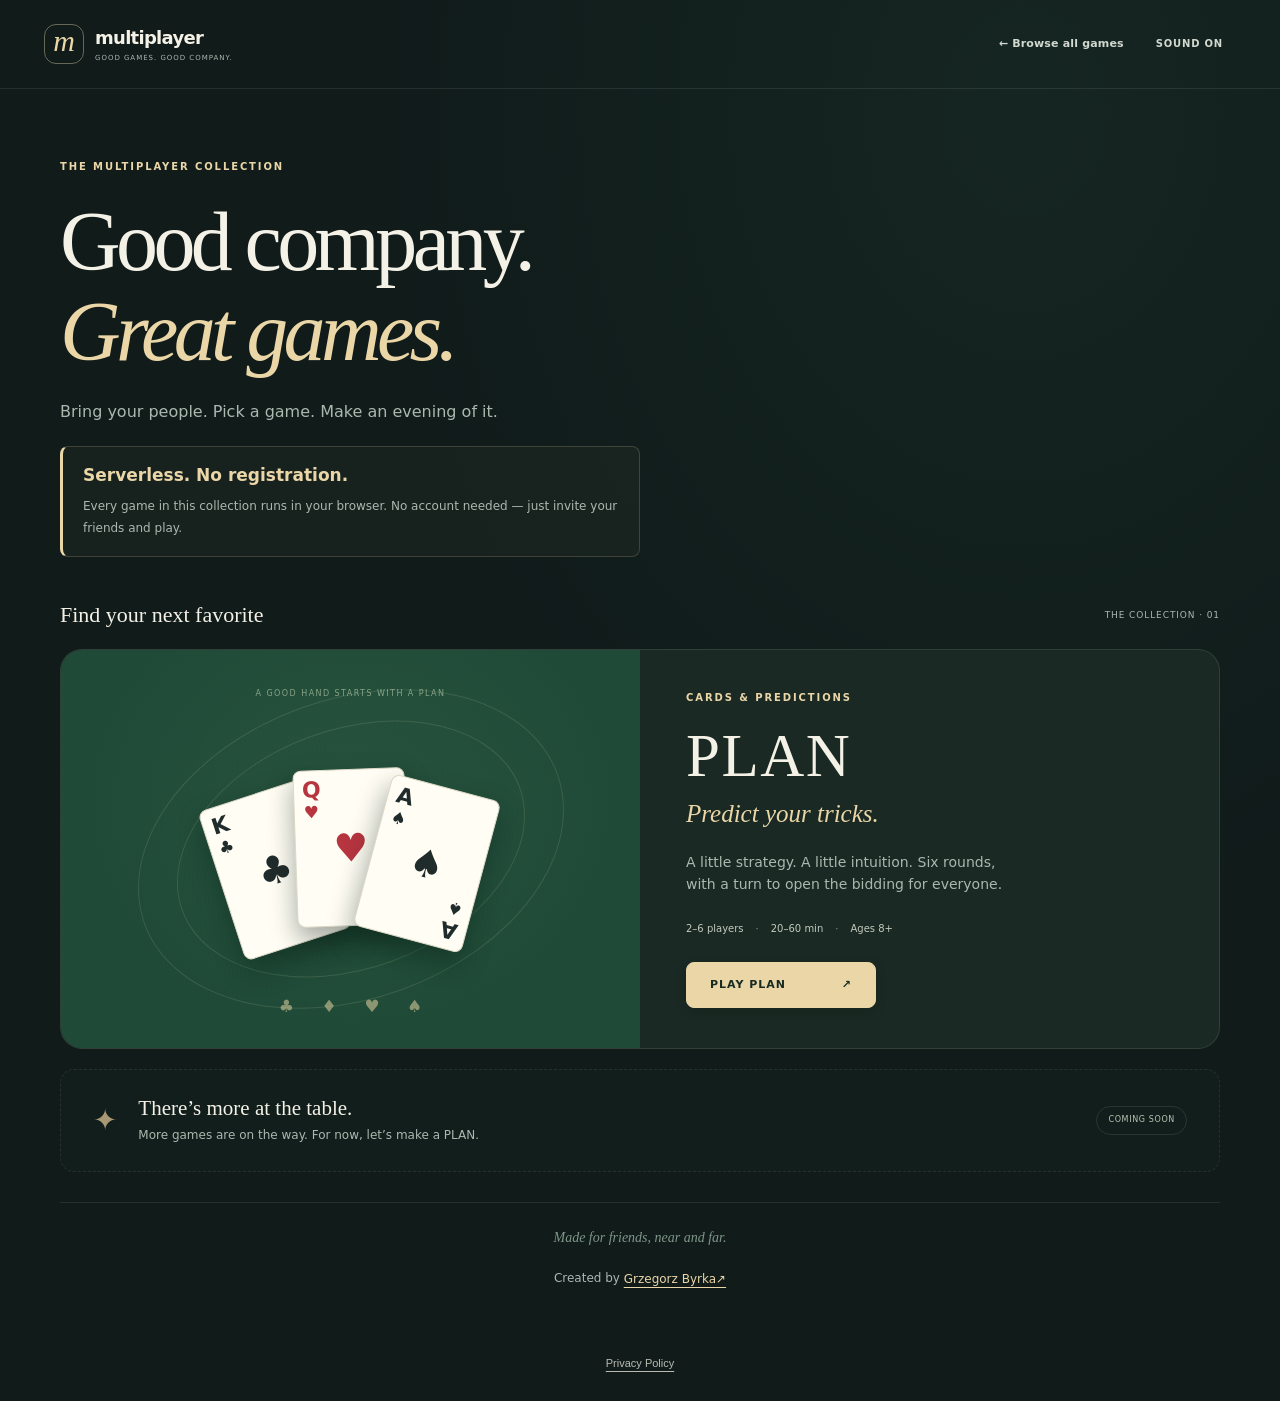
==== index.html @ 5e43db54 "Add responsive AdSense placements and consent-aware analytics" ====
<!doctype html>
<html lang="en">
<head>
  <meta charset="utf-8">
  <meta name="google-adsense-account" content="ca-pub-3806610967714181">
  <meta name="viewport" content="width=device-width, initial-scale=1">
  <meta name="format-detection" content="telephone=no, email=no, address=no">
  <meta name="theme-color" content="#101b1a">
  <meta name="description" content="Free, serverless multiplayer games with no accounts or registration required. Play PLAN with friends in your browser — just share an invite link.">
  <title>Multiplayer — Good games. Good company.</title>
  <meta property="og:title" content="PLAN — Predict your tricks.">
  <meta property="og:description" content="A free multiplayer card game for 2–6 players. Play with friends on desktop, phone or tablet. Serverless. No registration required.">
  <meta property="og:type" content="website">
  <meta property="og:url" content="https://gbyrka.github.io/multiplayer/">
  <meta property="og:site_name" content="MoD-IT Multiplayer">
  <meta property="og:image" content="https://gbyrka.github.io/multiplayer/assets/plan-social.jpg">
  <meta property="og:image:type" content="image/jpeg">
  <meta property="og:image:width" content="1200">
  <meta property="og:image:height" content="675">
  <meta property="og:image:alt" content="PLAN — Predict your tricks. An elegant emerald card table with ivory playing cards, for 2–6 players. Serverless. No sign-up.">
  <meta name="twitter:card" content="summary_large_image">
  <meta name="twitter:title" content="PLAN — Predict your tricks.">
  <meta name="twitter:description" content="A free browser card game for 2–6 friends. Serverless. No registration.">
  <meta name="twitter:image" content="https://gbyrka.github.io/multiplayer/assets/plan-social.jpg">
  <link rel="canonical" href="https://gbyrka.github.io/multiplayer/">
  <link id="app-icon" rel="icon" type="image/svg+xml">
  <style>
    body { margin: 0; background: #101b1a; color: #f4f1e7; font-family: system-ui, sans-serif; }
    .boot-message { padding: 64px 24px; text-align: center; }
    .boot-message button { min-width: 100px; min-height: 46px; padding: 12px 20px; border: 0; border-radius: 8px; background: #ead6a7; color: #172b22; font: 600 12px system-ui, sans-serif; cursor: pointer; }
    [hidden] { display: none !important; }
    .skip-link:not(:focus) { position: absolute; left: -10000px; }
  </style>
  <link rel="stylesheet" href="./ads.css?v=adlaunch1">
  <script src="./monetization.js?v=adlaunch1"></script>
  <script id="adsense-script" async src="https://pagead2.googlesyndication.com/pagead/js/adsbygoogle.js?client=ca-pub-3806610967714181"
          crossorigin="anonymous" onerror="window.MoDITAds.unavailable()"></script>
</head>
<body>
  <a class="skip-link" href="#main">Skip to content</a>
  <header id="site-header" class="site-header"></header>
  <main id="main" tabindex="-1">
    <div class="boot-message"><h1>Good games. Good company.</h1><p>Setting the table…</p></div>
  </main>
  <aside class="ad-placement ad-placement-game" aria-label="Advertisement" id="multiplayer-ad" hidden>
    <p class="ad-placement-label">ADVERTISEMENT</p>
    <ins class="adsbygoogle"
         style="display:block"
         data-ad-client="ca-pub-3806610967714181"
         data-ad-slot="9380002810"
         data-ad-format="auto"
         data-full-width-responsive="true"></ins>
  </aside>
  <footer class="privacy-footer"><a href="../games/privacy.html">Privacy Policy</a></footer>
  <div id="announcement" class="sr-only" role="status" aria-live="polite" aria-atomic="true"></div>
  <div id="toast" class="toast" role="status" aria-live="polite" hidden></div>
  <dialog id="modal" aria-labelledby="modal-title">
    <div class="modal-heading"><h2 id="modal-title"></h2><button type="button" class="button icon-button" data-action="close-modal" aria-label="Close dialog">×</button></div>
    <div id="modal-body"></div>
  </dialog>
  <noscript><div class="boot-message"><h1>JavaScript is needed to play.</h1><p>Enable JavaScript in your browser and reload this page.</p></div></noscript>
  <!-- Keep this tiny loader inline: a cached document still reads the current version. -->
  <script type="module">
    try {
      if (!HTMLScriptElement.supports?.('importmap')) throw new Error('Please update your browser to play.');
      const controller = new AbortController();
      const timeout = setTimeout(() => controller.abort(), 10000);
      let config;
      try {
        const response = await fetch(`./config.json?check=${Date.now().toString(36)}`, { cache: 'no-store', signal: controller.signal });
        if (!response.ok) throw new Error('Configuration unavailable.');
        config = await response.json();
      } finally { clearTimeout(timeout); }
      if (!/^[a-z0-9]{3,16}$/i.test(config.version) || !Array.isArray(config.modules) || !config.modules.includes('./app.mjs')) throw new Error('Invalid configuration.');
      const imports = {};
      for (const path of config.modules) {
        if (!/^\.\/[a-z0-9/-]+\.mjs$/i.test(path)) throw new Error('Invalid module path.');
        const url = new URL(path, location.href);
        imports[url.href] = `${url.href}?v=${encodeURIComponent(config.version)}`;
      }
      const map = document.createElement('script');
      document.documentElement.dataset.appVersion = config.version;
      map.type = 'importmap';
      map.textContent = JSON.stringify({ imports });
      document.head.append(map);
      const style = document.createElement('link');
      style.rel = 'stylesheet';
      style.href = `./style.css?v=${encodeURIComponent(config.version)}`;
      const styled = new Promise((resolve, reject) => { style.onload = resolve; style.onerror = () => reject(new Error('Styles unavailable.')); });
      document.head.append(style);
      document.querySelector('#app-icon').href = `./favicon.svg?v=${encodeURIComponent(config.version)}`;
      await styled;
      await import(imports[new URL('./app.mjs', location.href).href]);
    } catch (error) {
      const panel = document.createElement('div');
      panel.className = 'boot-message';
      const heading = document.createElement('h1');
      heading.textContent = 'APP UNAVAILABLE';
      const message = document.createElement('p');
      message.textContent = error.message === 'Please update your browser to play.' ? error.message : "We couldn't load the latest app files. Please check your internet connection and reload the page.";
      const reload = document.createElement('button');
      reload.className = 'button primary';
      reload.textContent = 'RELOAD';
      reload.onclick = () => location.reload();
      panel.append(heading, message, reload);
      document.querySelector('#main').replaceChildren(panel);
    }
  </script>
</body>
</html>
---- ads.css ----
/* Separate from the game shell so ads never reduce the playing area. */
.ad-placement {
  box-sizing: border-box;
  width: min(970px, calc(100% - 40px));
  margin: 150px auto 32px;
  padding: 18px 0 24px;
  border-top: 1px solid #ffffff1c;
  border-bottom: 1px solid #ffffff12;
  color: inherit;
  text-align: center;
}
.ad-placement[hidden] { display: none !important; }
.ad-placement-label {
  margin: 0 0 16px;
  color: inherit;
  opacity: .55;
  font: 600 9px/1.5 Arial, Helvetica, sans-serif;
  letter-spacing: .18em;
}
.ad-placement .adsbygoogle { display: block; min-height: 100px; }
.ad-placement-catalog { width: 100%; margin-top: 24px; }
.privacy-footer {
  display: block;
  width: min(970px, calc(100% - 40px));
  margin: 0 auto;
  padding: 0 0 28px;
  border: 0;
  color: inherit;
  opacity: .75;
  text-align: center;
  font: 11px/1.6 Arial, Helvetica, sans-serif;
}
.privacy-footer a { color: inherit; text-underline-offset: 4px; }
.privacy-footer a:focus-visible { outline: 2px solid currentColor; outline-offset: 5px; }
@media (max-width: 600px) {
  .ad-placement .adsbygoogle { min-height: 250px; }
}
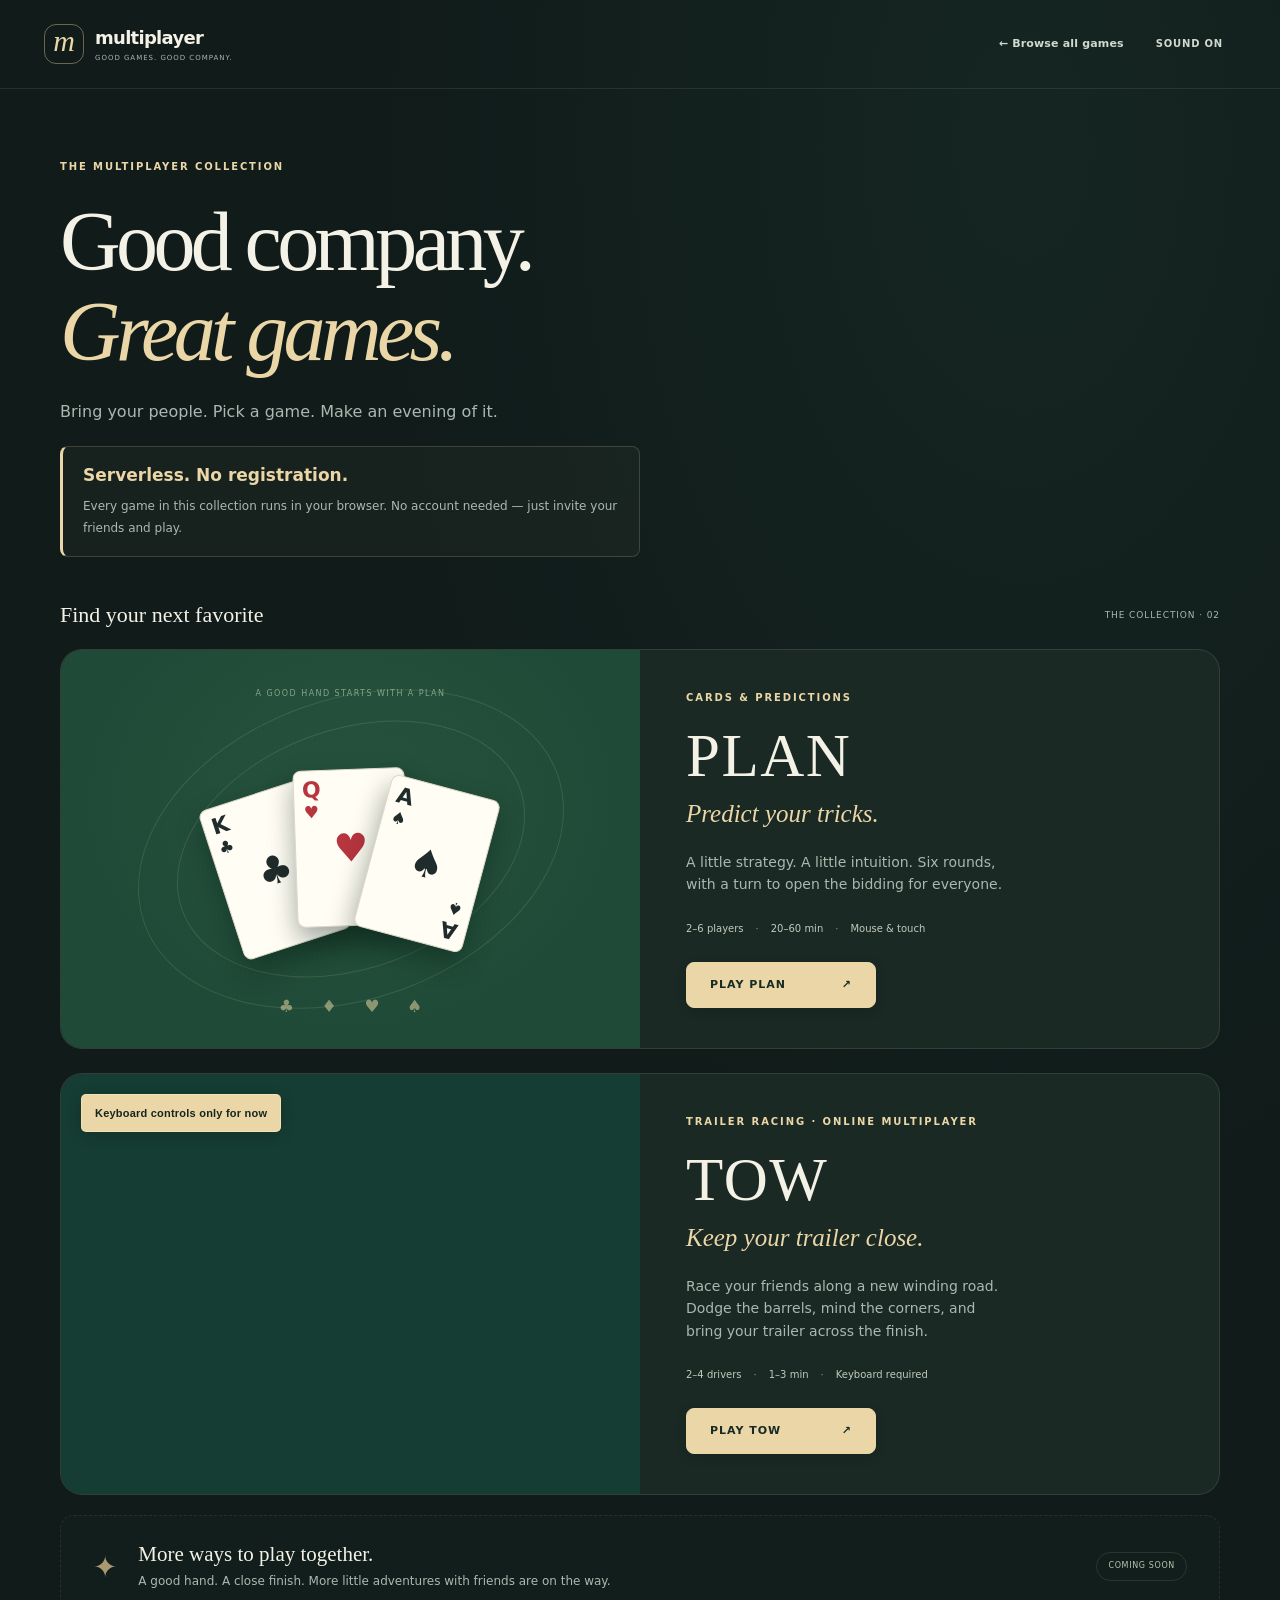
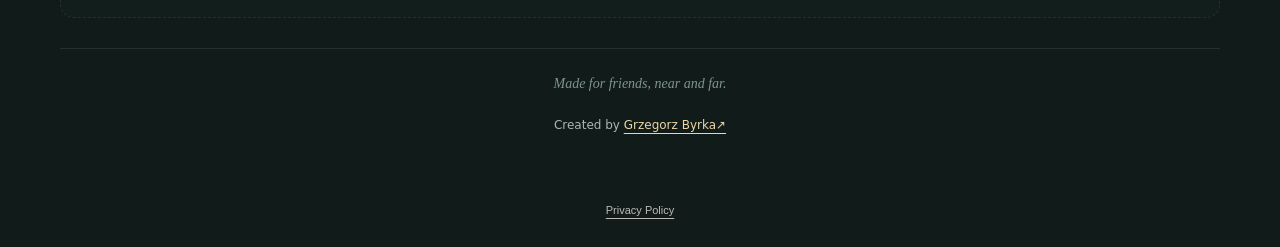
==== commit c366b541: "domain updagte" ====
--- a/index.html
+++ b/index.html
@@ -2,27 +2,36 @@
 <html lang="en">
 <head>
   <meta charset="utf-8">
+  <script data-site-https>
+    (() => {
+      const { hostname, protocol, pathname, search, hash } = location;
+      const publicHosts = ['mod-it.games', 'www.mod-it.games', 'gbyrka.github.io'];
+      if (publicHosts.includes(hostname) && (protocol !== 'https:' || hostname !== 'mod-it.games')) {
+        location.replace(`https://mod-it.games${pathname}${search}${hash}`);
+      }
+    })();
+  </script>
   <meta name="google-adsense-account" content="ca-pub-3806610967714181">
   <meta name="viewport" content="width=device-width, initial-scale=1">
   <meta name="format-detection" content="telephone=no, email=no, address=no">
   <meta name="theme-color" content="#101b1a">
-  <meta name="description" content="Free, serverless multiplayer games with no accounts or registration required. Play PLAN with friends in your browser — just share an invite link.">
+  <meta name="description" content="Free, serverless multiplayer games with no accounts or registration required. Play PLAN or race in TOW with friends in your browser — just share an invite link.">
   <title>Multiplayer — Good games. Good company.</title>
-  <meta property="og:title" content="PLAN — Predict your tricks.">
-  <meta property="og:description" content="A free multiplayer card game for 2–6 players. Play with friends on desktop, phone or tablet. Serverless. No registration required.">
+  <meta property="og:title" content="Multiplayer — Good games. Good company.">
+  <meta property="og:description" content="Play PLAN with 2–6 friends or race trailers in TOW with 2–4 drivers. TOW requires a keyboard for now. Free browser games. No sign-up.">
   <meta property="og:type" content="website">
-  <meta property="og:url" content="https://gbyrka.github.io/multiplayer/">
+  <meta property="og:url" content="https://mod-it.games/multiplayer/">
   <meta property="og:site_name" content="MoD-IT Multiplayer">
-  <meta property="og:image" content="https://gbyrka.github.io/multiplayer/assets/plan-social.jpg">
+  <meta property="og:image" content="https://mod-it.games/multiplayer/assets/collection-cover.jpg">
   <meta property="og:image:type" content="image/jpeg">
   <meta property="og:image:width" content="1200">
-  <meta property="og:image:height" content="675">
-  <meta property="og:image:alt" content="PLAN — Predict your tricks. An elegant emerald card table with ivory playing cards, for 2–6 players. Serverless. No sign-up.">
+  <meta property="og:image:height" content="800">
+  <meta property="og:image:alt" content="Ivory playing cards and a strategy board on an emerald table, introducing the MoD-IT multiplayer collection.">
   <meta name="twitter:card" content="summary_large_image">
-  <meta name="twitter:title" content="PLAN — Predict your tricks.">
-  <meta name="twitter:description" content="A free browser card game for 2–6 friends. Serverless. No registration.">
-  <meta name="twitter:image" content="https://gbyrka.github.io/multiplayer/assets/plan-social.jpg">
-  <link rel="canonical" href="https://gbyrka.github.io/multiplayer/">
+  <meta name="twitter:title" content="Multiplayer — Good games. Good company.">
+  <meta name="twitter:description" content="PLAN: cards for 2–6 friends. TOW: online trailer racing for 2–4 drivers, keyboard controls only for now. Free. No sign-up.">
+  <meta name="twitter:image" content="https://mod-it.games/multiplayer/assets/collection-cover.jpg">
+  <link rel="canonical" href="https://mod-it.games/multiplayer/">
   <link id="app-icon" rel="icon" type="image/svg+xml">
   <style>
     body { margin: 0; background: #101b1a; color: #f4f1e7; font-family: system-ui, sans-serif; }
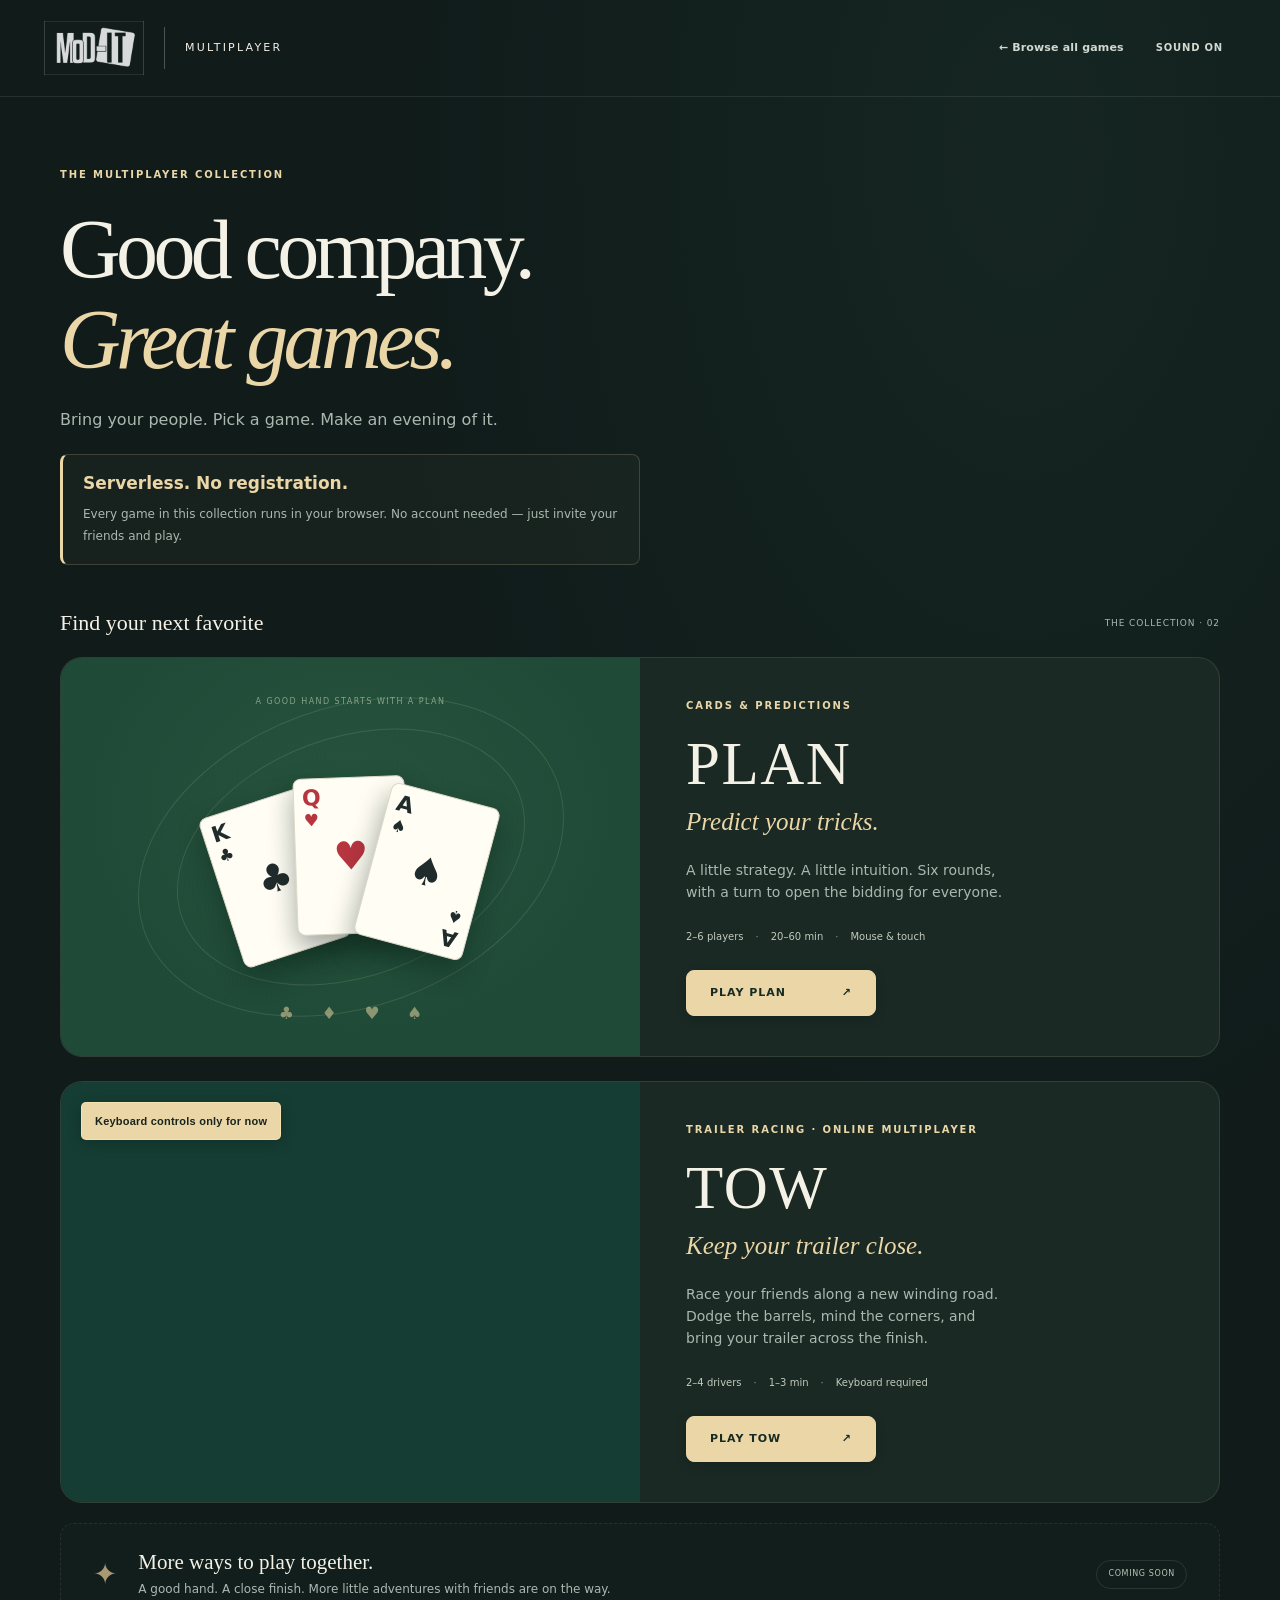
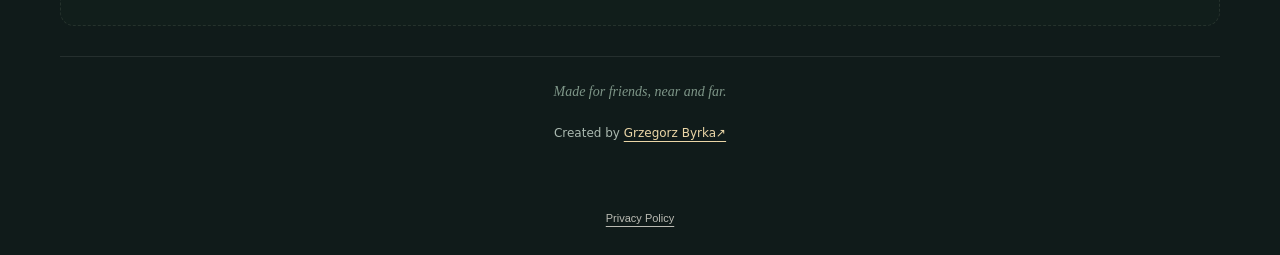
==== commit a744b8ff: "cache invalidation fix" ====
--- a/index.html
+++ b/index.html
@@ -70,6 +70,12 @@
   <noscript><div class="boot-message"><h1>JavaScript is needed to play.</h1><p>Enable JavaScript in your browser and reload this page.</p></div></noscript>
   <!-- Keep this tiny loader inline: a cached document still reads the current version. -->
   <script type="module">
+    const refresh = new URL(location.href).searchParams.get('_refresh');
+    const refreshApp = () => {
+      const url = new URL(location.href);
+      url.searchParams.set('_refresh', Date.now().toString(36) + Math.random().toString(36).slice(2, 10));
+      location.replace(url.href);
+    };
     try {
       if (!HTMLScriptElement.supports?.('importmap')) throw new Error('Please update your browser to play.');
       const controller = new AbortController();
@@ -81,11 +87,12 @@
         config = await response.json();
       } finally { clearTimeout(timeout); }
       if (!/^[a-z0-9]{3,16}$/i.test(config.version) || !Array.isArray(config.modules) || !config.modules.includes('./app.mjs')) throw new Error('Invalid configuration.');
+      const assetQuery = `?v=${encodeURIComponent(config.version)}${refresh ? `&refresh=${encodeURIComponent(refresh)}` : ''}`;
       const imports = {};
       for (const path of config.modules) {
         if (!/^\.\/[a-z0-9/-]+\.mjs$/i.test(path)) throw new Error('Invalid module path.');
         const url = new URL(path, location.href);
-        imports[url.href] = `${url.href}?v=${encodeURIComponent(config.version)}`;
+        imports[url.href] = url.href + assetQuery;
       }
       const map = document.createElement('script');
       document.documentElement.dataset.appVersion = config.version;
@@ -94,25 +101,34 @@
       document.head.append(map);
       const style = document.createElement('link');
       style.rel = 'stylesheet';
-      style.href = `./style.css?v=${encodeURIComponent(config.version)}`;
+      style.href = './style.css' + assetQuery;
       const styled = new Promise((resolve, reject) => { style.onload = resolve; style.onerror = () => reject(new Error('Styles unavailable.')); });
       document.head.append(style);
-      document.querySelector('#app-icon').href = `./favicon.svg?v=${encodeURIComponent(config.version)}`;
+      document.querySelector('#app-icon').href = './favicon.svg' + assetQuery;
       await styled;
       await import(imports[new URL('./app.mjs', location.href).href]);
     } catch (error) {
-      const panel = document.createElement('div');
-      panel.className = 'boot-message';
-      const heading = document.createElement('h1');
-      heading.textContent = 'APP UNAVAILABLE';
-      const message = document.createElement('p');
-      message.textContent = error.message === 'Please update your browser to play.' ? error.message : "We couldn't load the latest app files. Please check your internet connection and reload the page.";
-      const reload = document.createElement('button');
-      reload.className = 'button primary';
-      reload.textContent = 'RELOAD';
-      reload.onclick = () => location.reload();
-      panel.append(heading, message, reload);
-      document.querySelector('#main').replaceChildren(panel);
+      console.error('Multiplayer app startup failed:', error);
+      const unsupported = error.message === 'Please update your browser to play.';
+      // Import maps cannot safely replace already resolved modules in this document.
+      // Retry once in a fresh document, bypassing cached URLs for the entire graph.
+      if (!refresh && !unsupported) {
+        document.querySelector('#main').textContent = 'Refreshing app files…';
+        refreshApp();
+      } else {
+        const panel = document.createElement('div');
+        panel.className = 'boot-message';
+        const heading = document.createElement('h1');
+        heading.textContent = 'APP UNAVAILABLE';
+        const message = document.createElement('p');
+        message.textContent = error.message === 'Please update your browser to play.' ? error.message : "We couldn't load the latest app files. Please check your internet connection and reload the page.";
+        const reload = document.createElement('button');
+        reload.className = 'button primary';
+        reload.textContent = 'RELOAD';
+        reload.onclick = refreshApp;
+        panel.append(heading, message, reload);
+        document.querySelector('#main').replaceChildren(panel);
+      }
     }
   </script>
 </body>
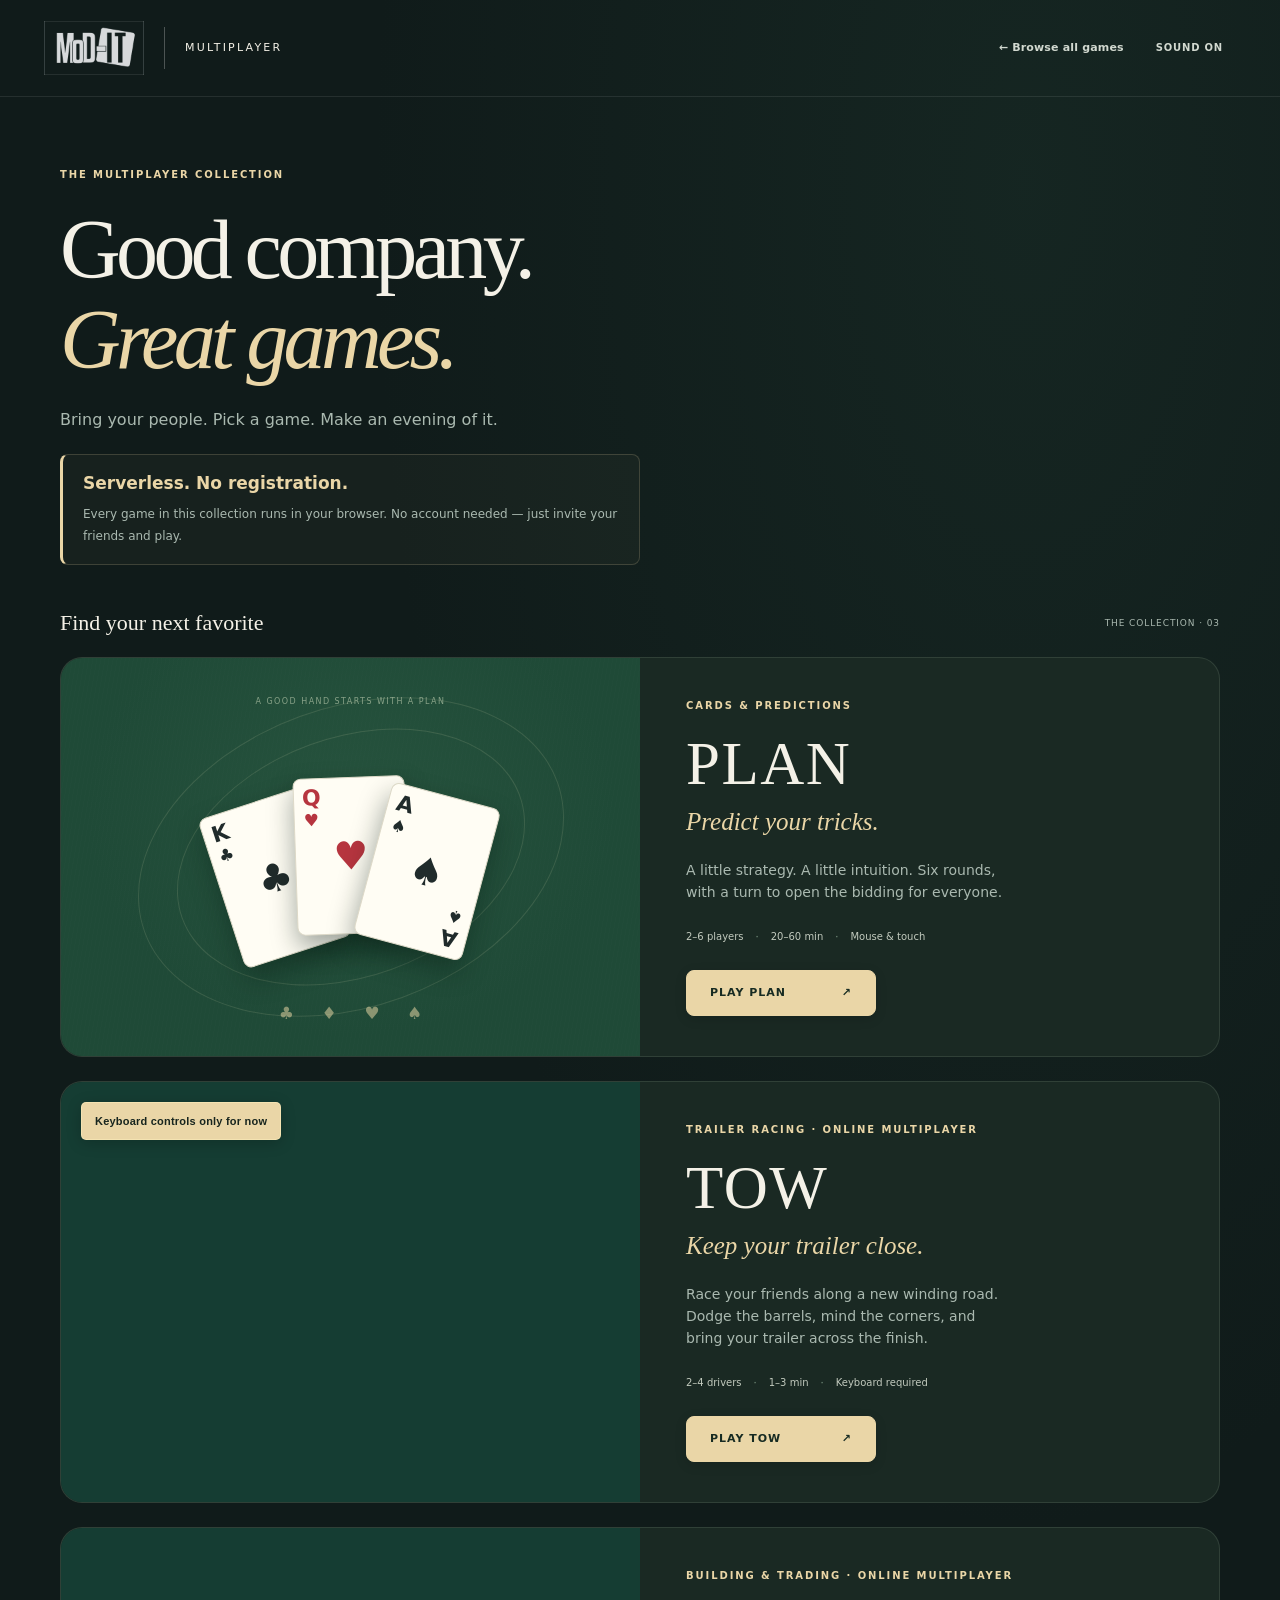
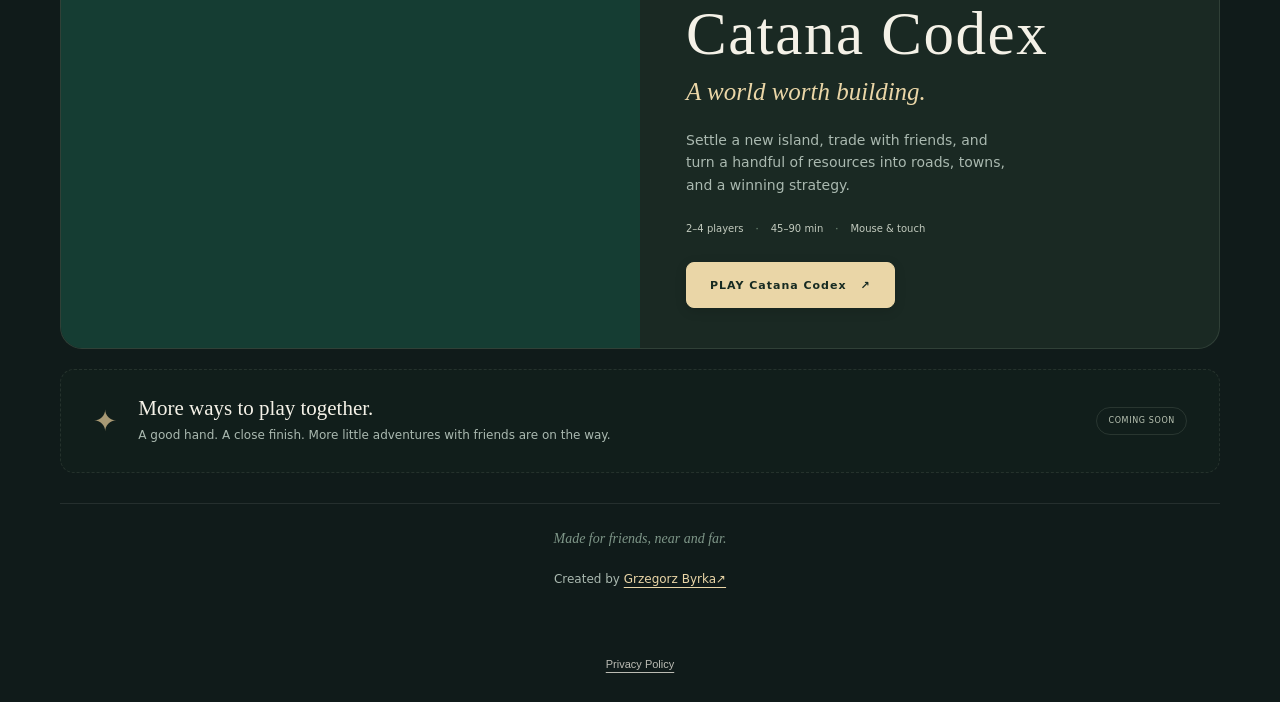
==== commit 5511dd2c: "catana added" ====
--- a/index.html
+++ b/index.html
@@ -15,10 +15,10 @@
   <meta name="viewport" content="width=device-width, initial-scale=1">
   <meta name="format-detection" content="telephone=no, email=no, address=no">
   <meta name="theme-color" content="#101b1a">
-  <meta name="description" content="Free, serverless multiplayer games with no accounts or registration required. Play PLAN or race in TOW with friends in your browser — just share an invite link.">
+  <meta name="description" content="Free, serverless multiplayer games with no accounts or registration required. Play PLAN, race in TOW or build an island in Catana Codex with friends — just share an invite link.">
   <title>Multiplayer — Good games. Good company.</title>
   <meta property="og:title" content="Multiplayer — Good games. Good company.">
-  <meta property="og:description" content="Play PLAN with 2–6 friends or race trailers in TOW with 2–4 drivers. TOW requires a keyboard for now. Free browser games. No sign-up.">
+  <meta property="og:description" content="Play PLAN with 2–6 friends, race in TOW with 2–4 drivers or build an island in Catana Codex with 2–4 players. Free browser games. No sign-up.">
   <meta property="og:type" content="website">
   <meta property="og:url" content="https://mod-it.games/multiplayer/">
   <meta property="og:site_name" content="MoD-IT Multiplayer">
@@ -29,7 +29,7 @@
   <meta property="og:image:alt" content="Ivory playing cards and a strategy board on an emerald table, introducing the MoD-IT multiplayer collection.">
   <meta name="twitter:card" content="summary_large_image">
   <meta name="twitter:title" content="Multiplayer — Good games. Good company.">
-  <meta name="twitter:description" content="PLAN: cards for 2–6 friends. TOW: online trailer racing for 2–4 drivers, keyboard controls only for now. Free. No sign-up.">
+  <meta name="twitter:description" content="PLAN: cards for 2–6 friends. TOW: trailer racing for 2–4 drivers. Catana Codex: building and trading for 2–4 players. Free. No sign-up.">
   <meta name="twitter:image" content="https://mod-it.games/multiplayer/assets/collection-cover.jpg">
   <link rel="canonical" href="https://mod-it.games/multiplayer/">
   <link id="app-icon" rel="icon" type="image/svg+xml">
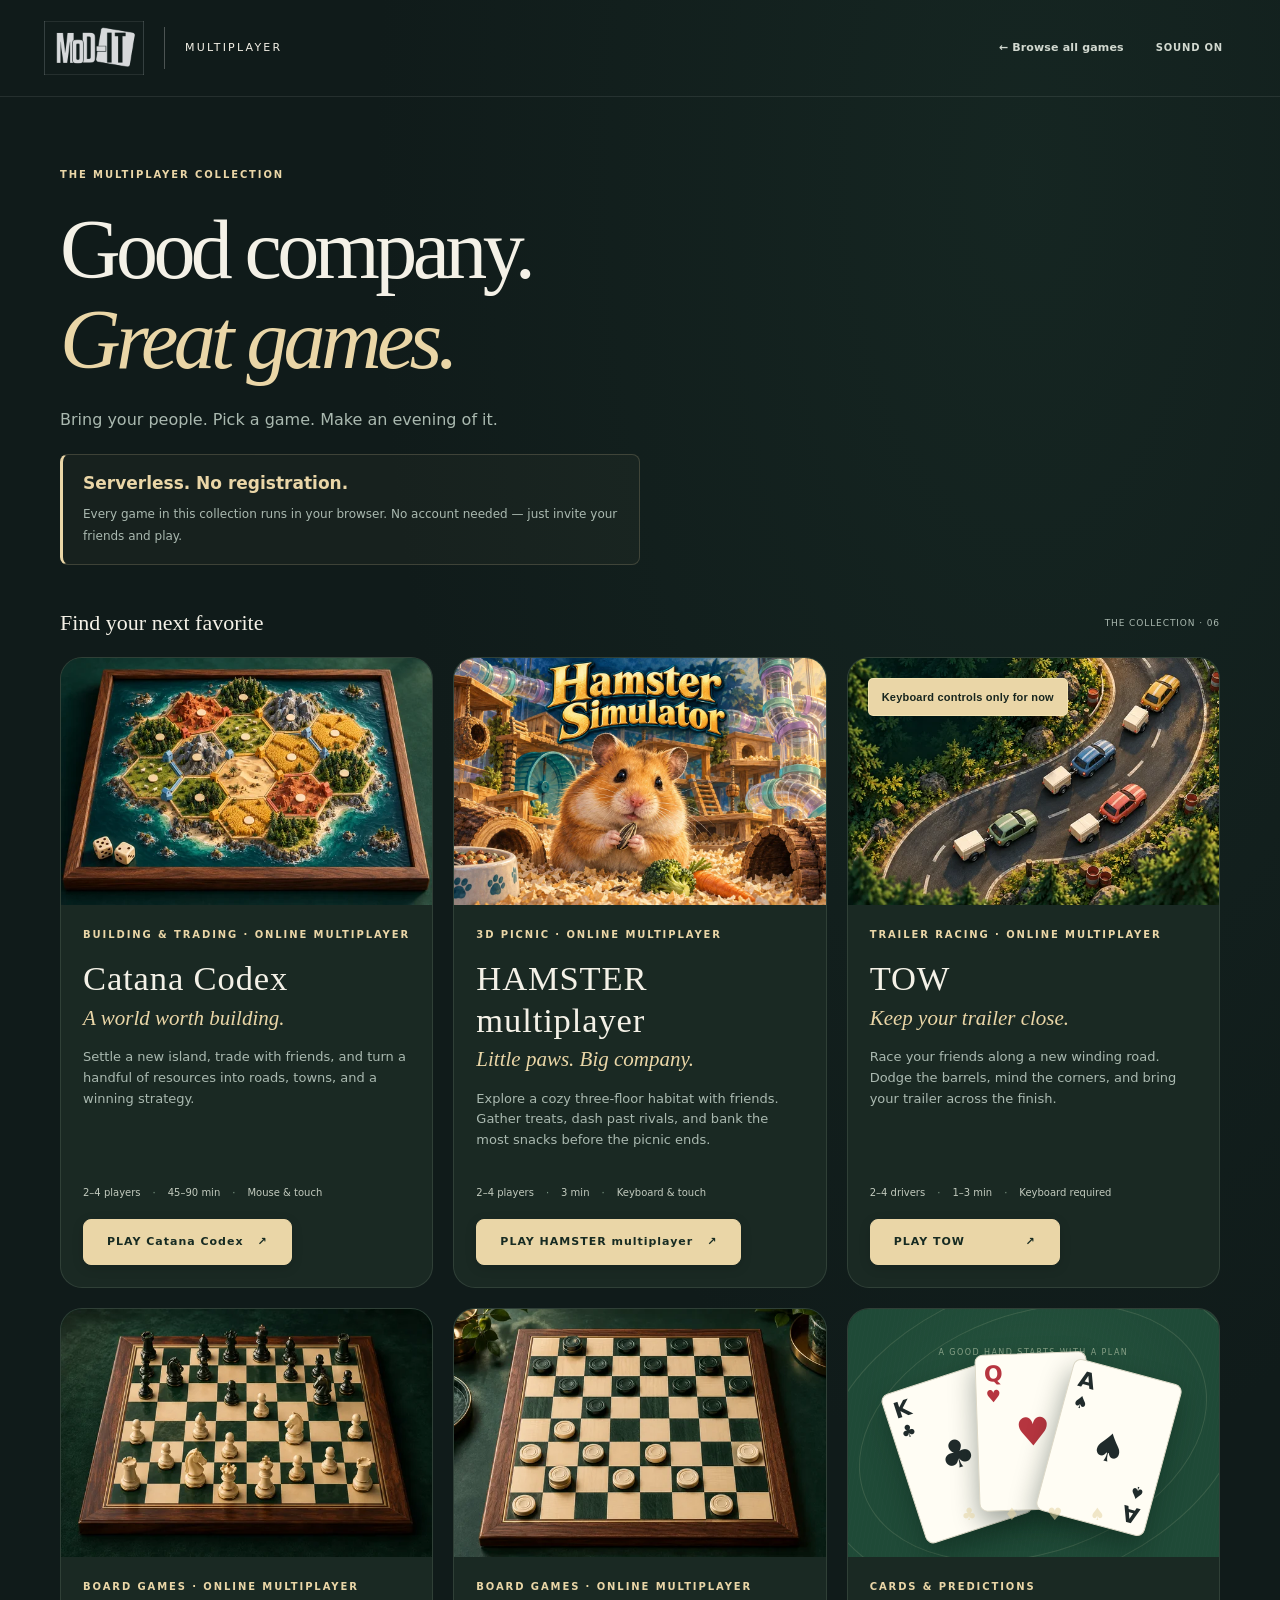
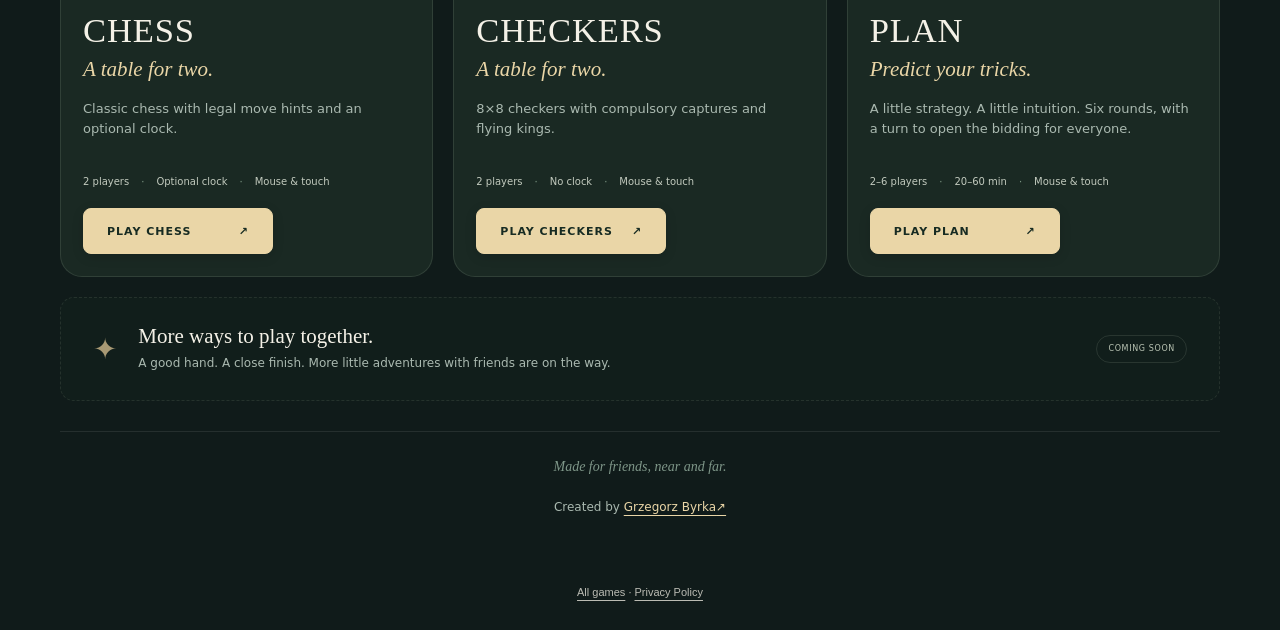
==== commit bb6fa7e8: "ads fix" ====
--- a/index.html
+++ b/index.html
@@ -40,8 +40,8 @@
     [hidden] { display: none !important; }
     .skip-link:not(:focus) { position: absolute; left: -10000px; }
   </style>
-  <link rel="stylesheet" href="./ads.css?v=adlaunch1">
-  <script src="./monetization.js?v=adlaunch1"></script>
+  <link rel="stylesheet" href="./ads.css?v=adnav1">
+  <script src="./monetization.js?v=adnav1"></script>
   <script id="adsense-script" async src="https://pagead2.googlesyndication.com/pagead/js/adsbygoogle.js?client=ca-pub-3806610967714181"
           crossorigin="anonymous" onerror="window.MoDITAds.unavailable()"></script>
 </head>
@@ -49,10 +49,16 @@
   <a class="skip-link" href="#main">Skip to content</a>
   <header id="site-header" class="site-header"></header>
   <main id="main" tabindex="-1">
-    <div class="boot-message"><h1>Good games. Good company.</h1><p>Setting the table…</p></div>
+    <section class="boot-message" aria-labelledby="collection-intro-title">
+      <h1 id="collection-intro-title">Good games. Good company.</h1>
+      <p>Play browser games with friends. Create a room, share the invitation, and start when everyone is ready. No account or download is required.</p>
+      <p>Multiplayer requires JavaScript and WebRTC. Keep the host's tab open during play. TOW needs a keyboard; the board and card games support mouse and touch.</p>
+      <nav aria-label="Multiplayer games"><a href="./games/catana/">Catana Codex</a> · <a href="./games/hamster/">HAMSTER multiplayer</a> · <a href="./games/tow/">TOW</a> · <a href="./games/chess/">CHESS</a> · <a href="./games/checkers/">CHECKERS</a> · <a href="?game=plan">PLAN</a></nav>
+      <p><a href="../games/">Browse all games</a> · <a href="../games/privacy.html">Privacy policy</a></p>
+    </section>
   </main>
   <aside class="ad-placement ad-placement-game" aria-label="Advertisement" id="multiplayer-ad" hidden>
-    <p class="ad-placement-label">ADVERTISEMENT</p>
+    <p class="ad-placement-label">Advertisements</p>
     <ins class="adsbygoogle"
          style="display:block"
          data-ad-client="ca-pub-3806610967714181"
@@ -60,7 +66,7 @@
          data-ad-format="auto"
          data-full-width-responsive="true"></ins>
   </aside>
-  <footer class="privacy-footer"><a href="../games/privacy.html">Privacy Policy</a></footer>
+  <footer class="privacy-footer"><a href="../games/">All games</a> · <a href="../games/privacy.html">Privacy Policy</a></footer>
   <div id="announcement" class="sr-only" role="status" aria-live="polite" aria-atomic="true"></div>
   <div id="toast" class="toast" role="status" aria-live="polite" hidden></div>
   <dialog id="modal" aria-labelledby="modal-title">
--- a/ads.css
+++ b/ads.css
@@ -2,10 +2,11 @@
 .ad-placement {
   box-sizing: border-box;
   width: min(970px, calc(100% - 40px));
-  margin: 150px auto 32px;
-  padding: 18px 0 24px;
-  border-top: 1px solid #ffffff1c;
-  border-bottom: 1px solid #ffffff12;
+  margin: 180px auto;
+  padding: 24px 16px;
+  border-top: 1px solid #ffffff40;
+  border-bottom: 1px solid #ffffff40;
+  background: #ffffff04;
   color: inherit;
   text-align: center;
 }
@@ -13,12 +14,13 @@
 .ad-placement-label {
   margin: 0 0 16px;
   color: inherit;
-  opacity: .55;
-  font: 600 9px/1.5 Arial, Helvetica, sans-serif;
+  opacity: .85;
+  font: 600 11px/1.5 Arial, Helvetica, sans-serif;
   letter-spacing: .18em;
+  text-transform: uppercase;
 }
 .ad-placement .adsbygoogle { display: block; min-height: 100px; }
-.ad-placement-catalog { width: 100%; margin-top: 24px; }
+.ad-placement-catalog { width: min(970px, 100%); }
 .privacy-footer {
   display: block;
   width: min(970px, calc(100% - 40px));
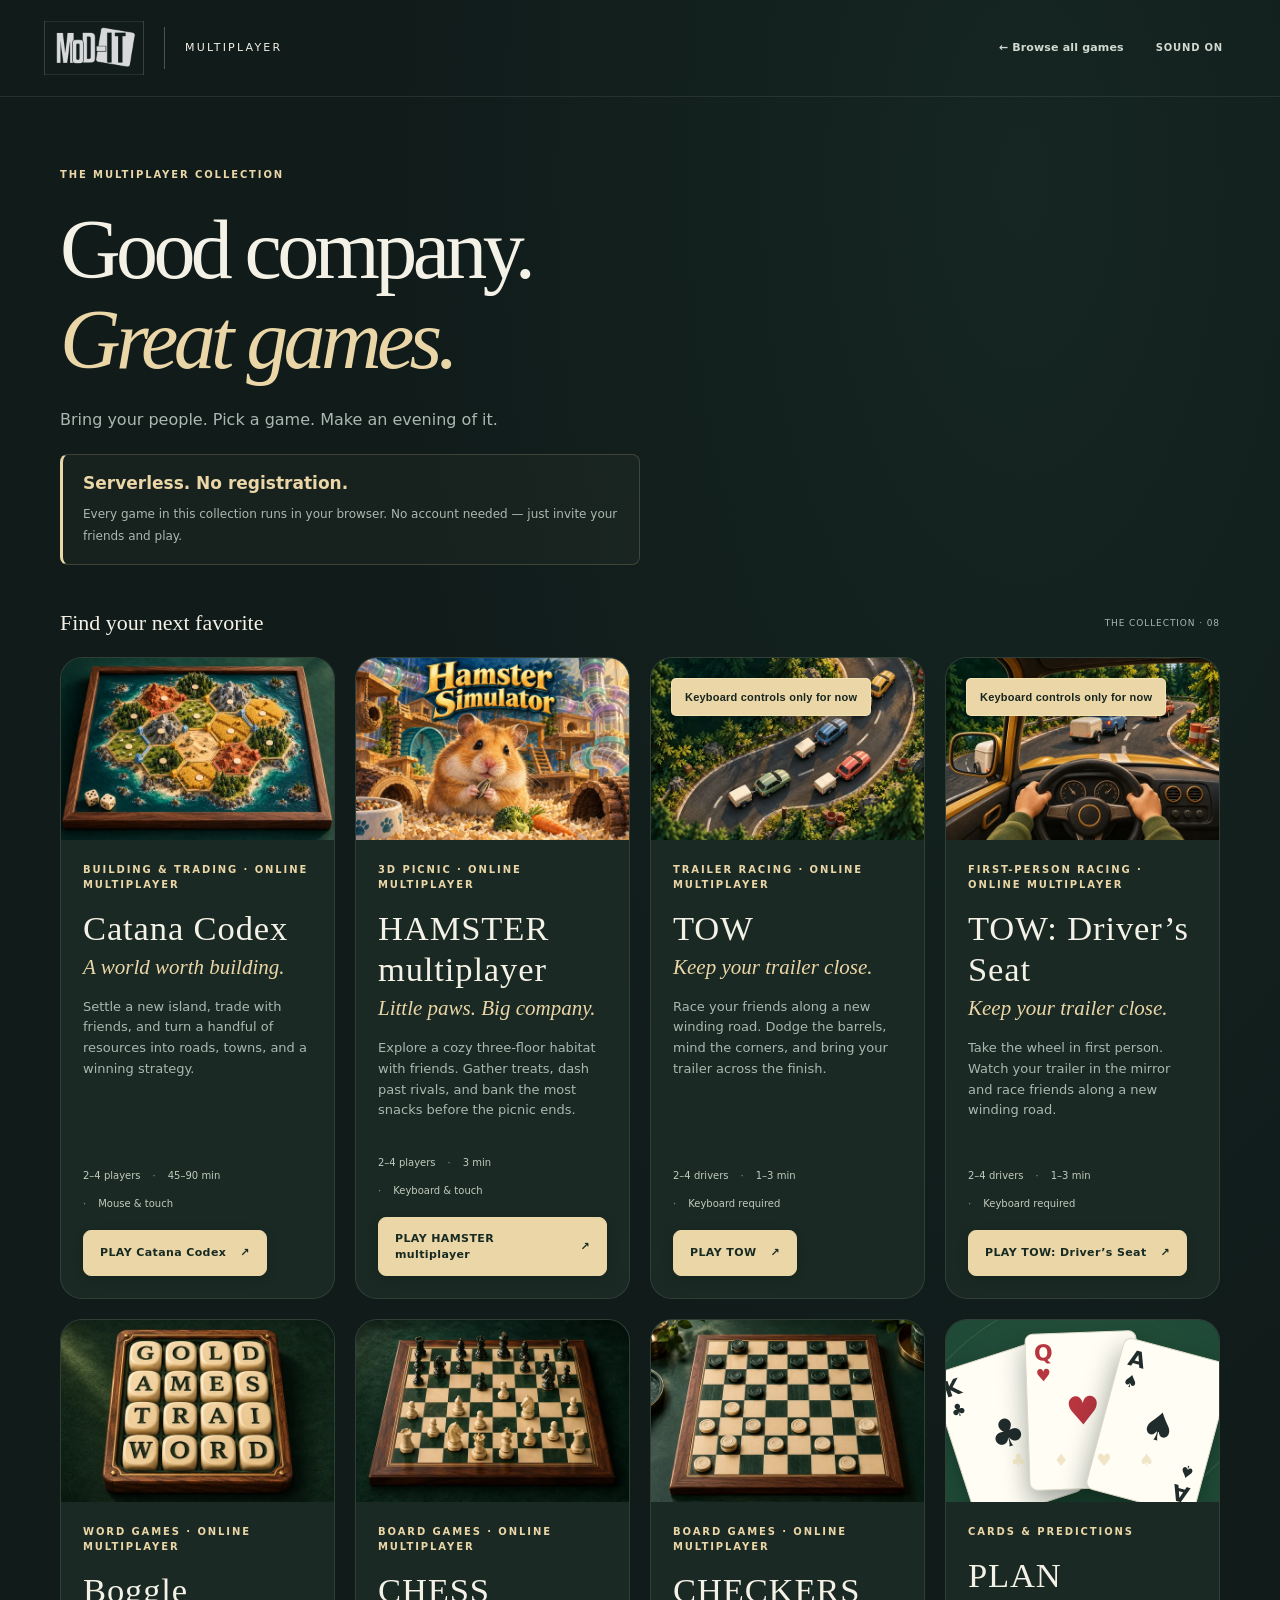
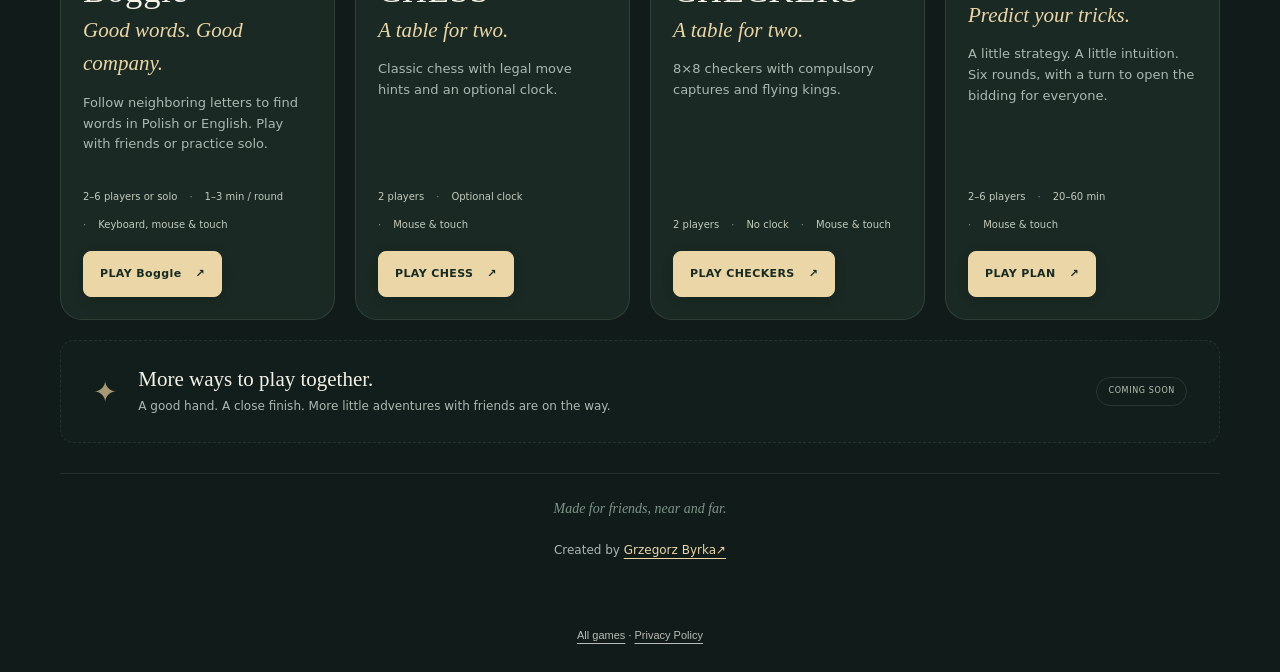
==== commit e86b339f: "Publish Driver's Seat and Boggle with launch artwork" ====
--- a/index.html
+++ b/index.html
@@ -15,10 +15,10 @@
   <meta name="viewport" content="width=device-width, initial-scale=1">
   <meta name="format-detection" content="telephone=no, email=no, address=no">
   <meta name="theme-color" content="#101b1a">
-  <meta name="description" content="Free, serverless multiplayer games with no accounts or registration required. Play PLAN, race in TOW or build an island in Catana Codex with friends — just share an invite link.">
+  <meta name="description" content="Free, serverless multiplayer games with no accounts or registration required. Play Boggle or PLAN, race in TOW: Driver’s Seat or build an island in Catana Codex with friends — just share an invite link.">
   <title>Multiplayer — Good games. Good company.</title>
   <meta property="og:title" content="Multiplayer — Good games. Good company.">
-  <meta property="og:description" content="Play PLAN with 2–6 friends, race in TOW with 2–4 drivers or build an island in Catana Codex with 2–4 players. Free browser games. No sign-up.">
+  <meta property="og:description" content="Play Boggle or PLAN with 2–6 friends, race in either TOW view with 2–4 drivers or build an island in Catana Codex. Free browser games. No sign-up.">
   <meta property="og:type" content="website">
   <meta property="og:url" content="https://mod-it.games/multiplayer/">
   <meta property="og:site_name" content="MoD-IT Multiplayer">
@@ -29,7 +29,7 @@
   <meta property="og:image:alt" content="Ivory playing cards and a strategy board on an emerald table, introducing the MoD-IT multiplayer collection.">
   <meta name="twitter:card" content="summary_large_image">
   <meta name="twitter:title" content="Multiplayer — Good games. Good company.">
-  <meta name="twitter:description" content="PLAN: cards for 2–6 friends. TOW: trailer racing for 2–4 drivers. Catana Codex: building and trading for 2–4 players. Free. No sign-up.">
+  <meta name="twitter:description" content="Boggle and PLAN for 2–6 friends. TOW and Driver’s Seat for 2–4 drivers. Catana Codex, HAMSTER, CHESS and CHECKERS. Free. No sign-up.">
   <meta name="twitter:image" content="https://mod-it.games/multiplayer/assets/collection-cover.jpg">
   <link rel="canonical" href="https://mod-it.games/multiplayer/">
   <link id="app-icon" rel="icon" type="image/svg+xml">
@@ -52,8 +52,8 @@
     <section class="boot-message" aria-labelledby="collection-intro-title">
       <h1 id="collection-intro-title">Good games. Good company.</h1>
       <p>Play browser games with friends. Create a room, share the invitation, and start when everyone is ready. No account or download is required.</p>
-      <p>Multiplayer requires JavaScript and WebRTC. Keep the host's tab open during play. TOW needs a keyboard; the board and card games support mouse and touch.</p>
-      <nav aria-label="Multiplayer games"><a href="./games/catana/">Catana Codex</a> · <a href="./games/hamster/">HAMSTER multiplayer</a> · <a href="./games/tow/">TOW</a> · <a href="./games/chess/">CHESS</a> · <a href="./games/checkers/">CHECKERS</a> · <a href="?game=plan">PLAN</a></nav>
+      <p>Multiplayer requires JavaScript and WebRTC. Keep the host's tab open during play. Both TOW games need a keyboard; Boggle, the board games and PLAN support mouse and touch.</p>
+      <nav aria-label="Multiplayer games"><a href="./games/catana/">Catana Codex</a> · <a href="./games/hamster/">HAMSTER multiplayer</a> · <a href="./games/tow/">TOW</a> · <a href="./games/tow-drivers-seat/">TOW: Driver’s Seat</a> · <a href="./games/boggle/">Boggle</a> · <a href="./games/chess/">CHESS</a> · <a href="./games/checkers/">CHECKERS</a> · <a href="?game=plan">PLAN</a></nav>
       <p><a href="../games/">Browse all games</a> · <a href="../games/privacy.html">Privacy policy</a></p>
     </section>
   </main>
